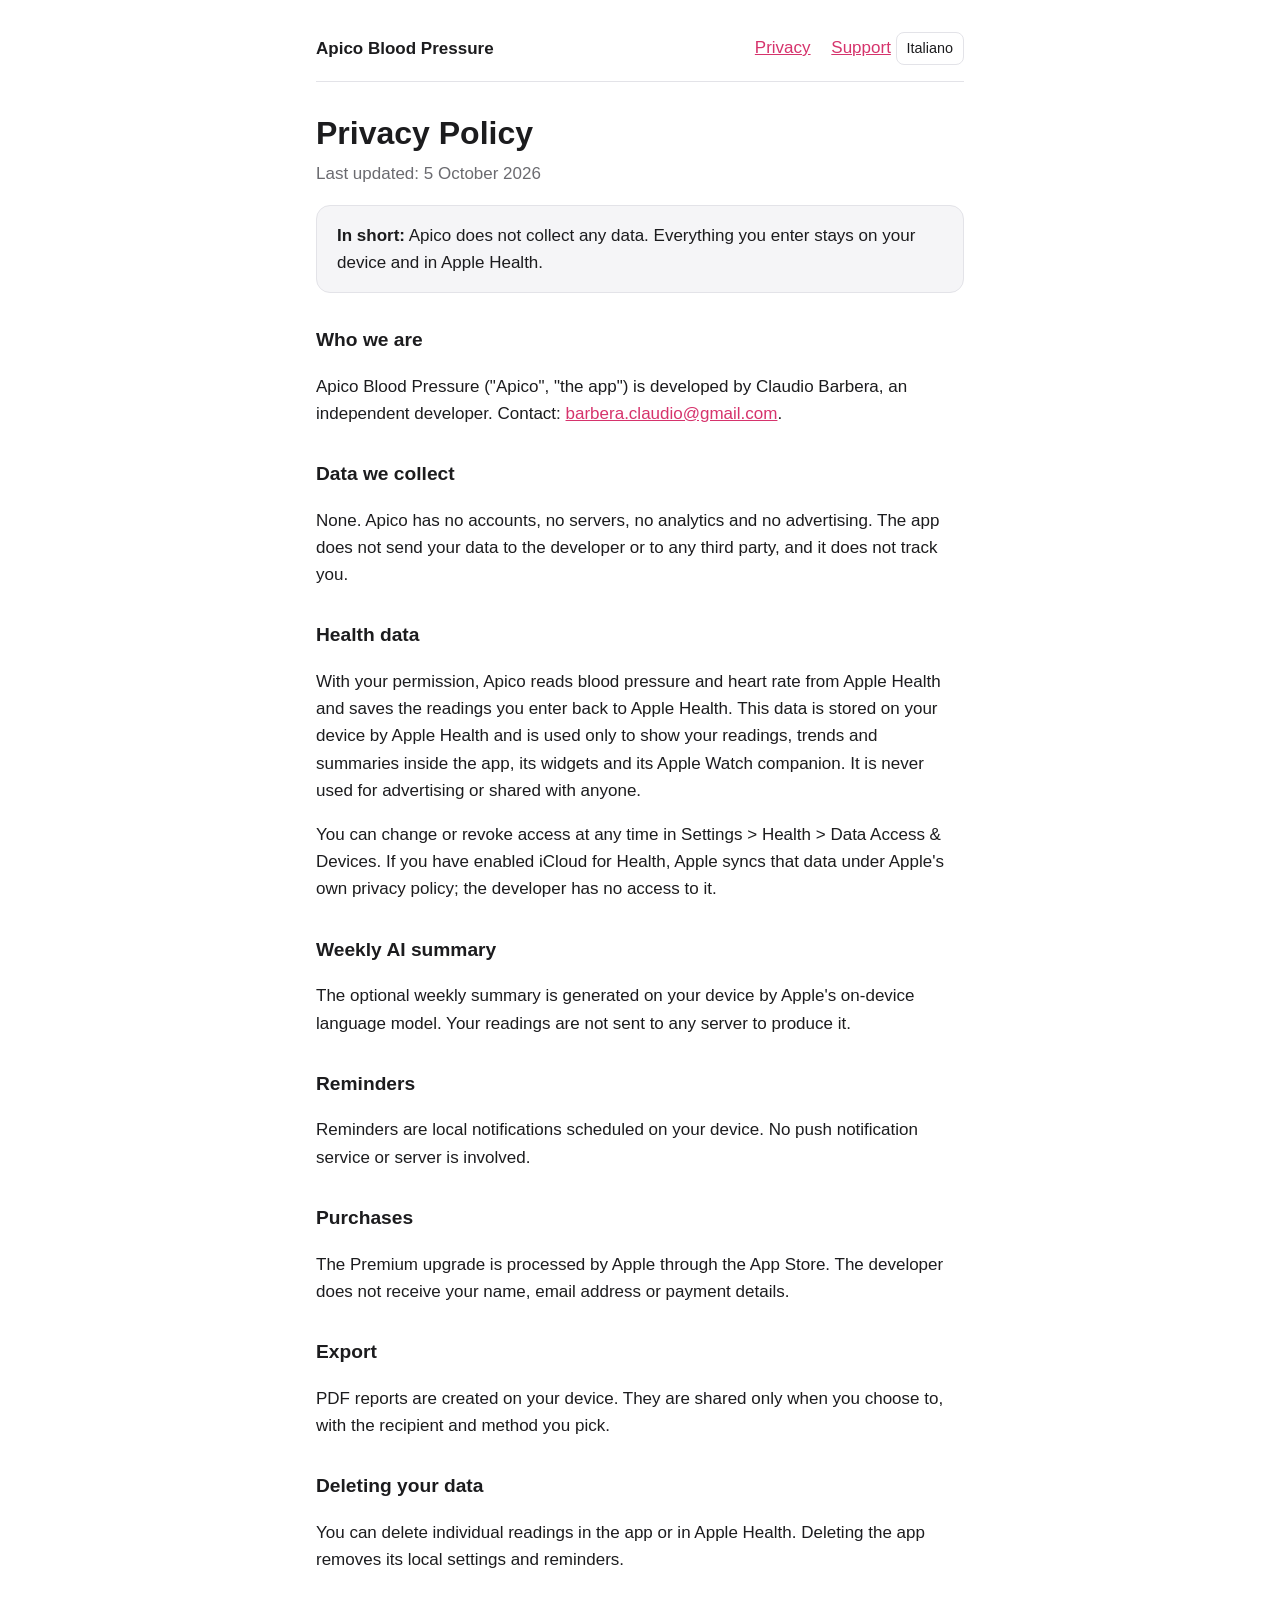
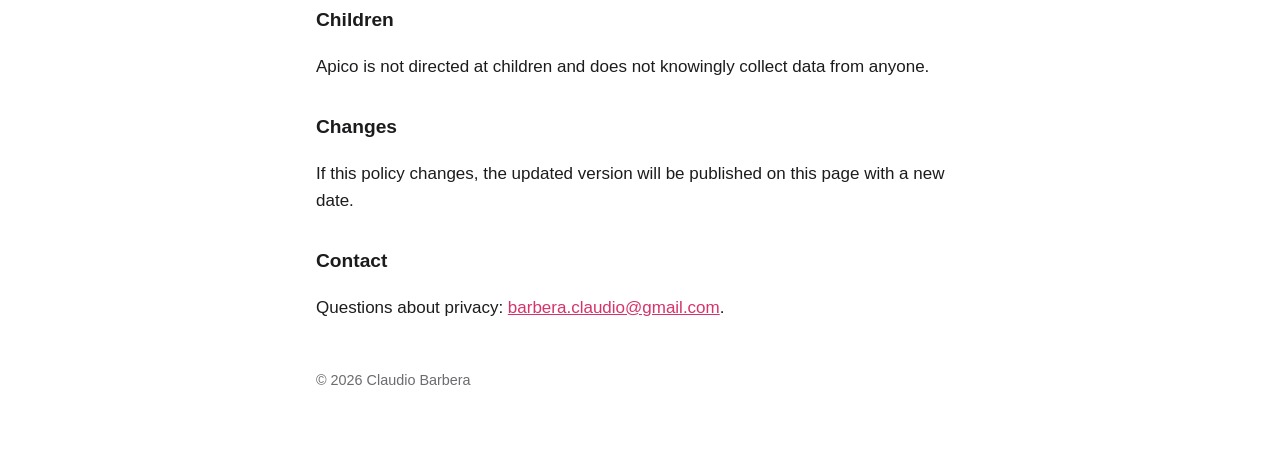
==== privacy.html @ 615ba4e2 "Add Apico landing, privacy policy and support pages Co-Authored-By: Claude Opus 5.5 <noreply@anthrop" ====
<!doctype html>
<html lang="en" data-lang="en">
<head>
  <meta charset="utf-8">
  <meta name="viewport" content="width=device-width, initial-scale=1">
  <title>Privacy Policy – Apico Blood Pressure</title>
  <link rel="stylesheet" href="style.css">
  <script src="lang.js"></script>
</head>
<body>
<main>
  <header class="site">
    <a class="brand" href="./">Apico Blood Pressure</a>
    <nav>
      <a href="privacy.html">Privacy</a>
      <a href="support.html"><span lang="en">Support</span><span lang="it">Supporto</span></a>
      <button class="lang" type="button">Italiano</button>
    </nav>
  </header>
  <section lang="en">
    <h1>Privacy Policy</h1>
    <p class="lead">Last updated: 5 October 2026</p>
    <div class="card"><strong>In short:</strong> Apico does not collect any data. Everything you enter stays on your device and in Apple Health.</div>

    <h2>Who we are</h2>
    <p>Apico Blood Pressure ("Apico", "the app") is developed by Claudio Barbera, an independent developer. Contact: <a href="mailto:barbera.claudio@gmail.com">barbera.claudio@gmail.com</a>.</p>

    <h2>Data we collect</h2>
    <p>None. Apico has no accounts, no servers, no analytics and no advertising. The app does not send your data to the developer or to any third party, and it does not track you.</p>

    <h2>Health data</h2>
    <p>With your permission, Apico reads blood pressure and heart rate from Apple Health and saves the readings you enter back to Apple Health. This data is stored on your device by Apple Health and is used only to show your readings, trends and summaries inside the app, its widgets and its Apple Watch companion. It is never used for advertising or shared with anyone.</p>
    <p>You can change or revoke access at any time in Settings &gt; Health &gt; Data Access &amp; Devices. If you have enabled iCloud for Health, Apple syncs that data under Apple's own privacy policy; the developer has no access to it.</p>

    <h2>Weekly AI summary</h2>
    <p>The optional weekly summary is generated on your device by Apple's on-device language model. Your readings are not sent to any server to produce it.</p>

    <h2>Reminders</h2>
    <p>Reminders are local notifications scheduled on your device. No push notification service or server is involved.</p>

    <h2>Purchases</h2>
    <p>The Premium upgrade is processed by Apple through the App Store. The developer does not receive your name, email address or payment details.</p>

    <h2>Export</h2>
    <p>PDF reports are created on your device. They are shared only when you choose to, with the recipient and method you pick.</p>

    <h2>Deleting your data</h2>
    <p>You can delete individual readings in the app or in Apple Health. Deleting the app removes its local settings and reminders.</p>

    <h2>Children</h2>
    <p>Apico is not directed at children and does not knowingly collect data from anyone.</p>

    <h2>Changes</h2>
    <p>If this policy changes, the updated version will be published on this page with a new date.</p>

    <h2>Contact</h2>
    <p>Questions about privacy: <a href="mailto:barbera.claudio@gmail.com">barbera.claudio@gmail.com</a>.</p>
  </section>
  <section lang="it">
    <h1>Informativa sulla privacy</h1>
    <p class="lead">Ultimo aggiornamento: 5 ottobre 2026</p>
    <div class="card"><strong>In breve:</strong> Apico non raccoglie alcun dato. Tutto ciò che inserisci resta sul tuo dispositivo e in Apple Salute.</div>

    <h2>Chi siamo</h2>
    <p>Apico Blood Pressure ("Apico", "l'app") è sviluppata da Claudio Barbera, sviluppatore indipendente. Contatto: <a href="mailto:barbera.claudio@gmail.com">barbera.claudio@gmail.com</a>.</p>

    <h2>Dati raccolti</h2>
    <p>Nessuno. Apico non ha account, server, strumenti di analisi né pubblicità. L'app non invia i tuoi dati allo sviluppatore né a terze parti e non ti traccia.</p>

    <h2>Dati sanitari</h2>
    <p>Con il tuo consenso, Apico legge pressione arteriosa e frequenza cardiaca da Apple Salute e salva in Apple Salute le misurazioni che inserisci. Questi dati sono conservati sul tuo dispositivo da Apple Salute e vengono usati solo per mostrare misurazioni, andamenti e riepiloghi nell'app, nei widget e nel companion per Apple Watch. Non vengono mai usati per pubblicità né condivisi con nessuno.</p>
    <p>Puoi modificare o revocare l'accesso in qualsiasi momento in Impostazioni &gt; Salute &gt; Accesso ai dati e dispositivi. Se hai attivato iCloud per Salute, Apple sincronizza quei dati secondo la propria informativa sulla privacy; lo sviluppatore non vi ha accesso.</p>

    <h2>Riepilogo settimanale con AI</h2>
    <p>Il riepilogo settimanale, facoltativo, è generato sul tuo dispositivo dal modello linguistico on-device di Apple. Le tue misurazioni non vengono inviate ad alcun server per produrlo.</p>

    <h2>Promemoria</h2>
    <p>I promemoria sono notifiche locali programmate sul tuo dispositivo. Non è coinvolto alcun servizio di notifiche push né alcun server.</p>

    <h2>Acquisti</h2>
    <p>L'upgrade Premium è gestito da Apple tramite App Store. Lo sviluppatore non riceve il tuo nome, il tuo indirizzo email né i dati di pagamento.</p>

    <h2>Esportazione</h2>
    <p>I report PDF vengono creati sul tuo dispositivo. Sono condivisi solo quando lo decidi tu, con il destinatario e il metodo che scegli.</p>

    <h2>Eliminazione dei dati</h2>
    <p>Puoi eliminare le singole misurazioni nell'app o in Apple Salute. Eliminando l'app vengono rimossi impostazioni e promemoria locali.</p>

    <h2>Minori</h2>
    <p>Apico non è rivolta ai minori e non raccoglie consapevolmente dati da nessuno.</p>

    <h2>Modifiche</h2>
    <p>In caso di modifiche, la versione aggiornata sarà pubblicata su questa pagina con una nuova data.</p>

    <h2>Contatti</h2>
    <p>Domande sulla privacy: <a href="mailto:barbera.claudio@gmail.com">barbera.claudio@gmail.com</a>.</p>
  </section>
  <footer>© 2026 Claudio Barbera</footer>
</main>
</body>
</html>
---- style.css ----
:root {
  --bg: #ffffff;
  --fg: #1c1c1e;
  --muted: #6b6b70;
  --accent: #d6336c;
  --card: #f5f5f7;
  --border: #e3e3e8;
}
@media (prefers-color-scheme: dark) {
  :root {
    --bg: #111113;
    --fg: #f2f2f7;
    --muted: #a0a0a8;
    --accent: #ff6b9a;
    --card: #1c1c1f;
    --border: #2c2c31;
  }
}
* { box-sizing: border-box; }
body {
  margin: 0;
  background: var(--bg);
  color: var(--fg);
  font: 17px/1.6 -apple-system, BlinkMacSystemFont, "Segoe UI", Roboto, Helvetica, Arial, sans-serif;
}
main { max-width: 680px; margin: 0 auto; padding: 32px 16px 64px; }
header.site {
  display: flex; flex-wrap: wrap; gap: 12px;
  align-items: center; justify-content: space-between;
  margin-bottom: 32px; padding-bottom: 16px;
  border-bottom: 1px solid var(--border);
}
header.site a.brand { font-weight: 700; color: var(--fg); text-decoration: none; }
nav a { margin-left: 16px; }
nav a:first-child { margin-left: 0; }
a { color: var(--accent); }
h1 { font-size: 2rem; line-height: 1.2; margin: 0 0 8px; }
h2 { font-size: 1.2rem; margin: 32px 0 8px; }
p.lead { color: var(--muted); margin-top: 0; }
.card { background: var(--card); border: 1px solid var(--border); border-radius: 14px; padding: 16px 20px; margin: 16px 0; }
ul { padding-left: 20px; }
footer { margin-top: 48px; color: var(--muted); font-size: 0.9rem; }
.lang { border: 1px solid var(--border); background: transparent; color: var(--fg); border-radius: 8px; padding: 4px 10px; font: inherit; font-size: 0.9rem; cursor: pointer; }
html[data-lang="en"] [lang="it"], html[data-lang="it"] [lang="en"] { display: none; }
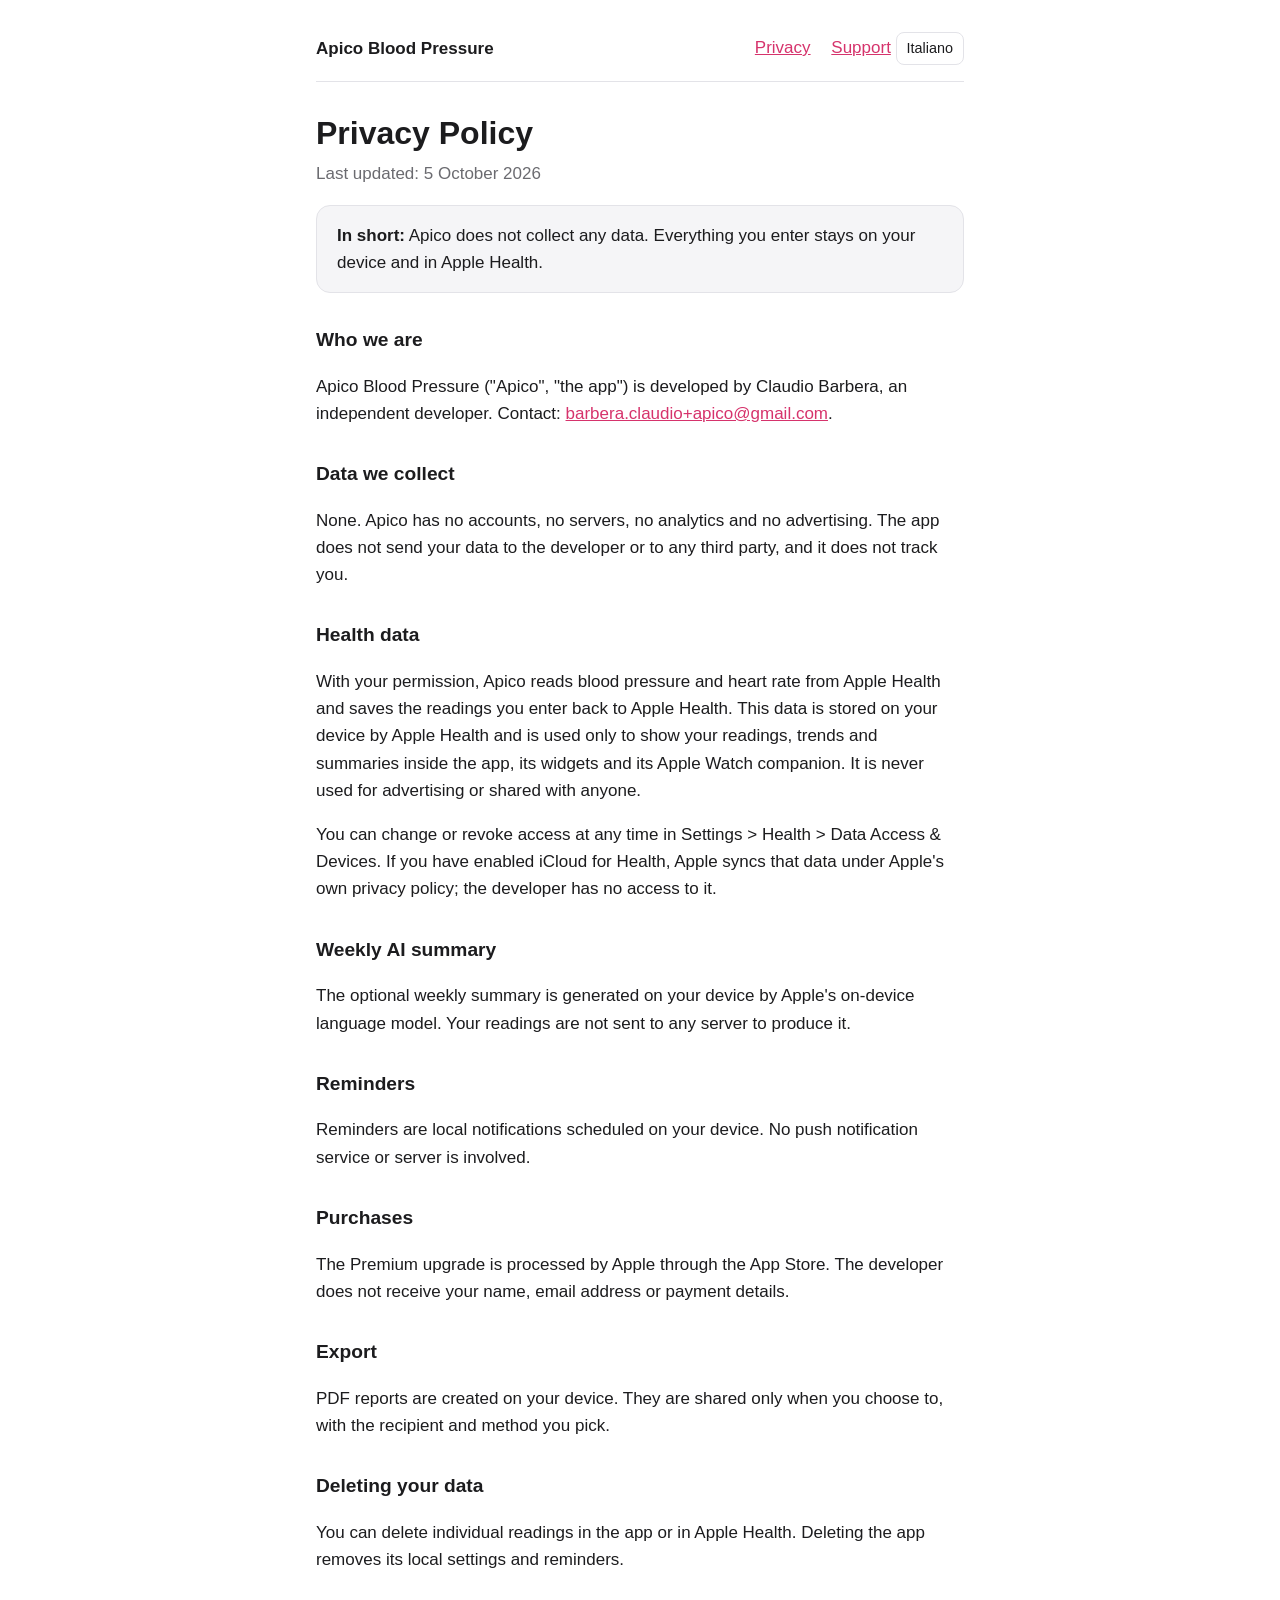
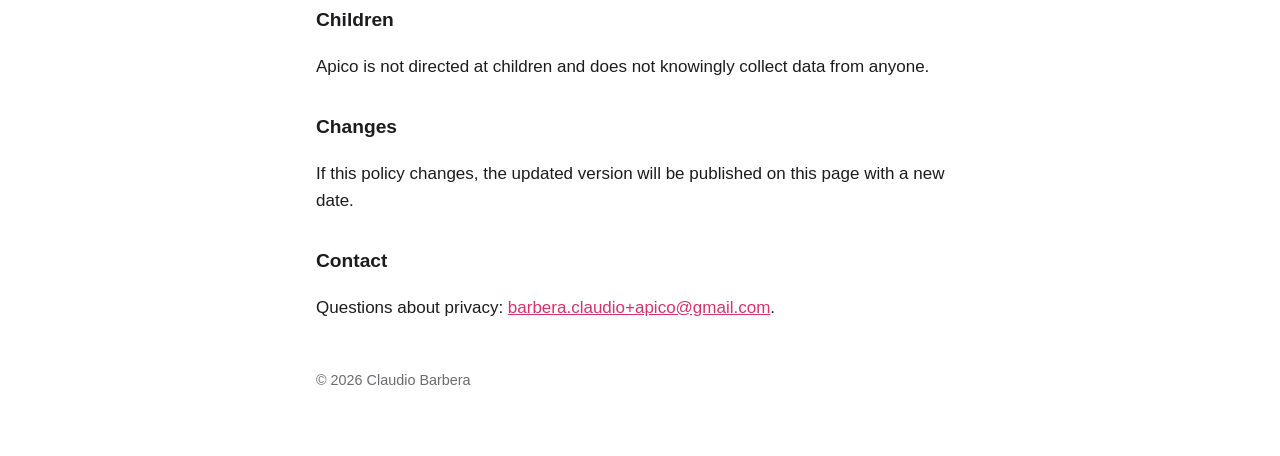
==== commit 915db345: "Use dedicated contact alias Co-Authored-By: Claude Opus 5.5 <noreply@anthropic.com>" ====
--- a/privacy.html
+++ b/privacy.html
@@ -23,7 +23,7 @@
     <div class="card"><strong>In short:</strong> Apico does not collect any data. Everything you enter stays on your device and in Apple Health.</div>
 
     <h2>Who we are</h2>
-    <p>Apico Blood Pressure ("Apico", "the app") is developed by Claudio Barbera, an independent developer. Contact: <a href="mailto:barbera.claudio@gmail.com">barbera.claudio@gmail.com</a>.</p>
+    <p>Apico Blood Pressure ("Apico", "the app") is developed by Claudio Barbera, an independent developer. Contact: <a href="mailto:barbera.claudio+apico@gmail.com">barbera.claudio+apico@gmail.com</a>.</p>
 
     <h2>Data we collect</h2>
     <p>None. Apico has no accounts, no servers, no analytics and no advertising. The app does not send your data to the developer or to any third party, and it does not track you.</p>
@@ -54,7 +54,7 @@
     <p>If this policy changes, the updated version will be published on this page with a new date.</p>
 
     <h2>Contact</h2>
-    <p>Questions about privacy: <a href="mailto:barbera.claudio@gmail.com">barbera.claudio@gmail.com</a>.</p>
+    <p>Questions about privacy: <a href="mailto:barbera.claudio+apico@gmail.com">barbera.claudio+apico@gmail.com</a>.</p>
   </section>
   <section lang="it">
     <h1>Informativa sulla privacy</h1>
@@ -62,7 +62,7 @@
     <div class="card"><strong>In breve:</strong> Apico non raccoglie alcun dato. Tutto ciò che inserisci resta sul tuo dispositivo e in Apple Salute.</div>
 
     <h2>Chi siamo</h2>
-    <p>Apico Blood Pressure ("Apico", "l'app") è sviluppata da Claudio Barbera, sviluppatore indipendente. Contatto: <a href="mailto:barbera.claudio@gmail.com">barbera.claudio@gmail.com</a>.</p>
+    <p>Apico Blood Pressure ("Apico", "l'app") è sviluppata da Claudio Barbera, sviluppatore indipendente. Contatto: <a href="mailto:barbera.claudio+apico@gmail.com">barbera.claudio+apico@gmail.com</a>.</p>
 
     <h2>Dati raccolti</h2>
     <p>Nessuno. Apico non ha account, server, strumenti di analisi né pubblicità. L'app non invia i tuoi dati allo sviluppatore né a terze parti e non ti traccia.</p>
@@ -93,7 +93,7 @@
     <p>In caso di modifiche, la versione aggiornata sarà pubblicata su questa pagina con una nuova data.</p>
 
     <h2>Contatti</h2>
-    <p>Domande sulla privacy: <a href="mailto:barbera.claudio@gmail.com">barbera.claudio@gmail.com</a>.</p>
+    <p>Domande sulla privacy: <a href="mailto:barbera.claudio+apico@gmail.com">barbera.claudio+apico@gmail.com</a>.</p>
   </section>
   <footer>© 2026 Claudio Barbera</footer>
 </main>
